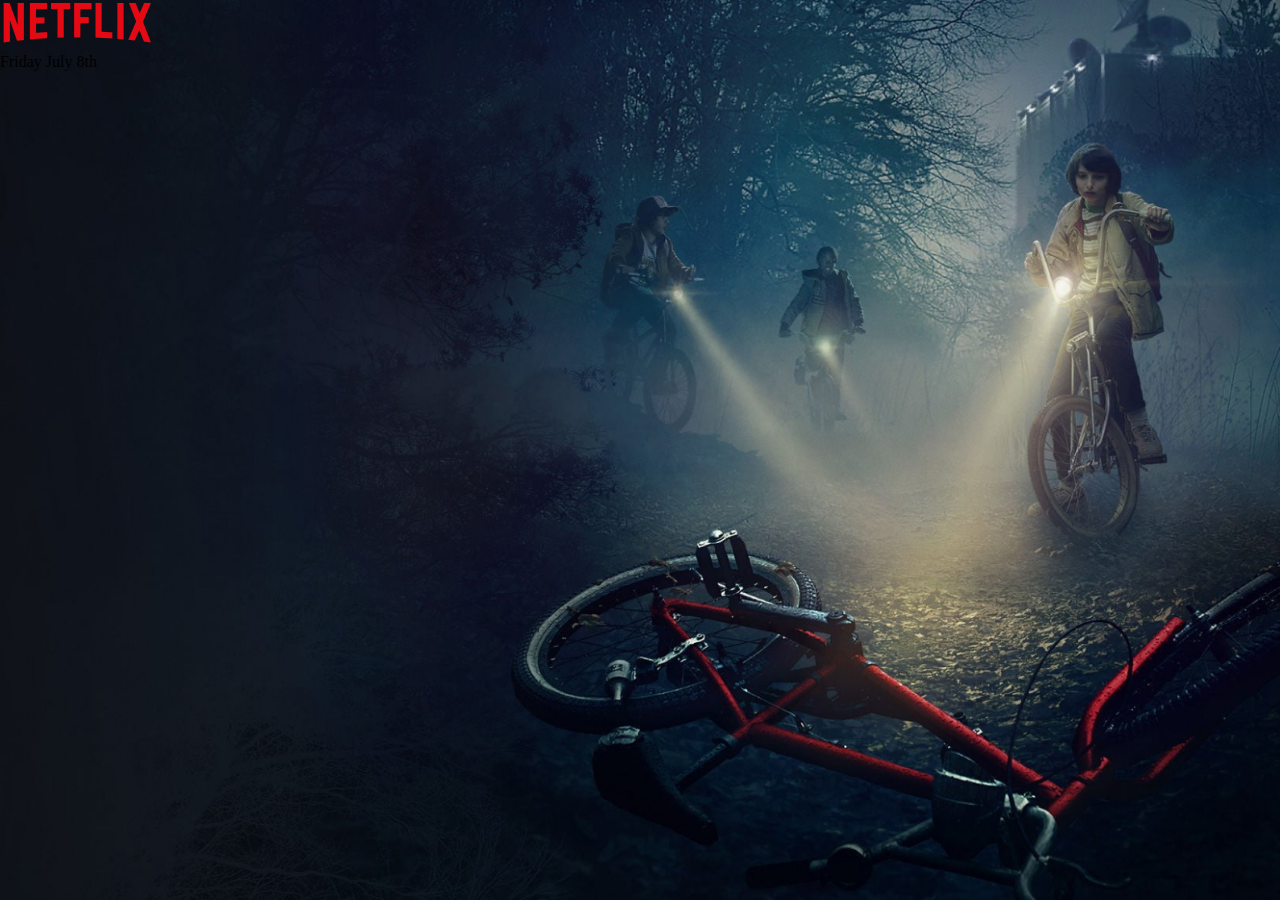
==== Netflix_site/index.html @ 9c775a9f "the entire first page has been laid out" ====
<!DOCTYPE html>
<html lang="en">
<head>
    <meta charset="UTF-8">
    <meta name="viewport" content="width=device-width, initial-scale=1.0">
    <title>Document</title>
    <link rel="stylesheet" href="styles.css">
</head>
<body>

    <div class="wrapper">
        <section class="header">
            <div class="header_bloc_logo">
                <img src="img/netflix-logo-png-2562 1.png" alt="netflix logo" class="header_bloc_logo_netflix">  
                <div class="header_bloc_logo_text">Friday July 8th</div>
            </div>
            <div class="header_bloc_profil">

            </div>
        </section>
    </div>


    <h1></h1>

    <!-- <script src="index.js"></script> -->
</body>
</html>
---- Netflix_site/styles.css ----
*,
*:before,
*:after {
    margin : 0;
    padding : 0;
    border: 0;
    box-sizing: border-box;
}
html,
body{
    /* height: 100%; */
    margin : 0;
    padding : 0;
}

body {
    background: url(img/Rectangle\ 1.jpg) no-repeat center top fixed;
    -webkit-background-size: cover;
    -moz-background-size: cover;
    -o-background-size: cover;
     background-size: cover;
     z-index: 1000;
}
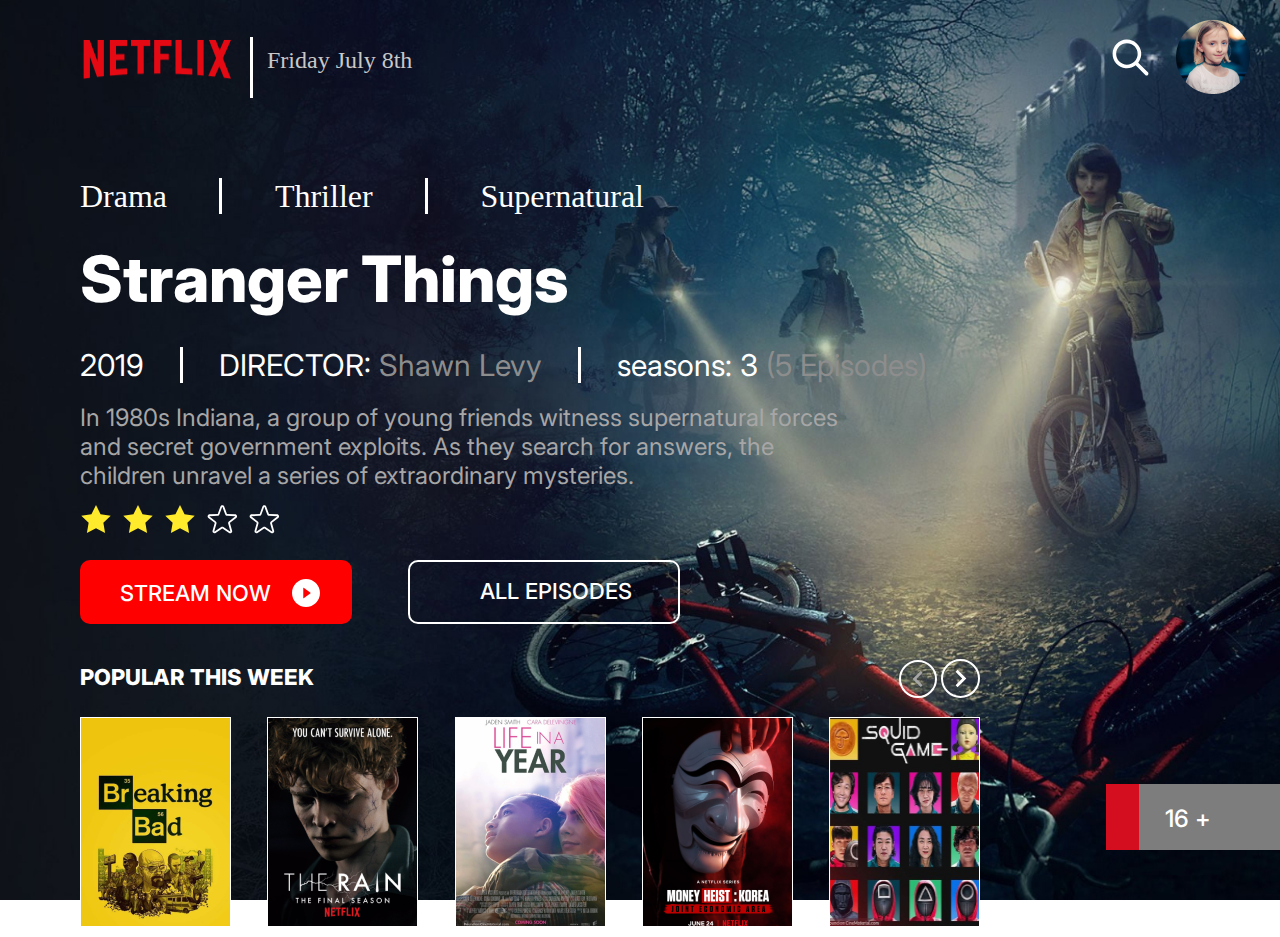
==== commit babe7a5d: "laid out 3 blocks" ====
--- a/Netflix_site/index.html
+++ b/Netflix_site/index.html
@@ -5,23 +5,93 @@
     <meta name="viewport" content="width=device-width, initial-scale=1.0">
     <title>Document</title>
     <link rel="stylesheet" href="styles.css">
+    <link rel="preconnect" href="https://fonts.googleapis.com">
+    <link rel="preconnect" href="https://fonts.gstatic.com" crossorigin>
+    <link href="https://fonts.googleapis.com/css2?family=Inter:wght@300;400;500;600;700;800&display=swap" rel="stylesheet">
 </head>
-<body>
+
+<body class="body_bg">
 
     <div class="wrapper">
+        <!-- header -->
         <section class="header">
             <div class="header_bloc_logo">
-                <img src="img/netflix-logo-png-2562 1.png" alt="netflix logo" class="header_bloc_logo_netflix">  
+                <img src="img/netflix-logo-png-2562 1.png" alt="netflix logo" class="header_bloc_logo_netflix">
+                <span class="border_left"></span>  
                 <div class="header_bloc_logo_text">Friday July 8th</div>
             </div>
             <div class="header_bloc_profil">
-
+                <img src="img/fe_search.svg" alt="" class="header_bloc_profil_search">
+                <img src="img/Ellipse 2.png" alt="" class="header_bloc_profil_icons">
             </div>
         </section>
-    </div>
+
+        <!-- text_bloc -->
+        <section class="text_bloc">
+            <ul class="bloc_genre">
+                <li>Drama</li>
+                <li><span class="border_left"></span></li>
+                <li>Thriller</span></li>
+                <li><span class="border_left"></span></li>
+                <li>Supernatural</span></li>
+            </ul>
+            <div class="text_bloc_filmName">Stranger Things</div>
+            <ul class="text_bloc_filmInfo">
+                <li>2019</li>
+                <li><span class="border_left"></span></li>
+                <li>DIRECTOR: <span class="text_bloc_filmInfo_grey">Shawn Levy</span></li>
+                <li><span class="border_left"></span></li> 
+                <li>seasons: 3 <span class="text_bloc_filmInfo_grey">(5 Episodes)</span></li>
+            </ul>
+            <div class="text_bloc_mainText">
+                In 1980s Indiana, a group of young friends witness supernatural forces and secret government exploits. As they search for answers, the children unravel a series of extraordinary mysteries.
+            </div>
+        </section>
+
+        <!-- stars_bloc -->
+        <section class="stars_bloc">
+            <img src="img/carbon_star-filled.svg" alt="star" class="stars_bloc_star">
+            <img src="img/carbon_star-filled.svg" alt="star" class="stars_bloc_star">
+            <img src="img/carbon_star-filled.svg" alt="star" class="stars_bloc_star">
+            <img src="img/clarity_star-line.svg" alt="star" class="stars_bloc_star">
+            <img src="img/clarity_star-line.svg" alt="star" class="stars_bloc_star">
+        </section>
+
+        <!-- button_bloc -->
+        <div class="button_bloc">
+            <div class="button button_bloc_redButton">
+                <div class="button_bloc_redButton_text">STREAM NOW</div>
+                <img src="img/ant-design_play-circle-filled.svg" alt="" class="button_bloc_redButton_icon">
+            </div>
+            <div class="button button_bloc_button">ALL EPISODES</div>
+        </div>
+
+        <!-- popular_bloc" -->
+        <div class="popular_bloc">
+            <div class="text">POPULAR THIS WEEK</div>
+            <div class="popular_bloc_button">
+                <img src="img/ibaseline-navigate-next.svg" alt="" class="popular_bloc_button_icon">
+                <img src="img/ic_baseline-navigate-next.svg" alt="" class="popular_bloc_button_icon">
+            </div>
+        </div>
+
+        <div class="morFilms_bloc">
+            <img src="img/Rectangle 6.png" alt="" class="morFilms_bloc_carts">
+            <img src="img/Rectangle 7.png" alt="" class="morFilms_bloc_carts">
+            <img src="img/Rectangle 8.png" alt="" class="morFilms_bloc_carts">
+            <img src="img/Rectangle 9.png" alt="" class="morFilms_bloc_carts">
+            <img src="img/Rectangle 11.png" alt="" class="morFilms_bloc_carts">
+        </div>
+
+        <div class="age_bloc">
+            <div class="age_bloc_red"></div>
+            <div class="age_bloc_grey">
+                <div class="age_bloc_gren_age">16 +</div>
+            </div>
+        </div>
 
 
-    <h1></h1>
+    </div>
 
     <!-- <script src="index.js"></script> -->
 </body>
--- a/Netflix_site/styles.css
+++ b/Netflix_site/styles.css
@@ -13,11 +13,205 @@
     padding : 0;
 }
 
-body {
+.body_bg {
     background: url(img/Rectangle\ 1.jpg) no-repeat center top fixed;
     -webkit-background-size: cover;
     -moz-background-size: cover;
     -o-background-size: cover;
-     background-size: cover;
-     z-index: 1000;
+    background-size: cover;
+    z-index: 1000;
+    padding: 20px 30px 10px 80px;   
+}
+.header {
+    display: flex;
+    flex-direction: row;
+    justify-content: space-between;    
+}
+.header_bloc_logo {
+    display: flex;
+    flex-direction: row;
+    justify-content: space-between; 
+    align-content: center;
+    padding: 17px 0 0 0;
+    width: 400px;
+}
+.header_bloc_logo_netflix {
+    width: 156px;
+    height: 48.326px;
+}
+.header_bloc_logo_text {
+    font-family: Kyiv*Type Titling;
+    font-style: normal;
+    font-weight: 500;
+    margin-top: 10px;
+    color: #C8C8C8;
+    font-size: 24px;
+    width: 213px;
+    height: 44px;
+}
+.header_bloc_profil_search {
+    margin: 0px 20px 15px 0px;
+}
+
+.text_bloc {
+    margin-top: 80px;
+}
+.bloc_genre {
+    display: flex;
+    flex-direction: row;
+    justify-content: space-between;
+    font-size: 32px;
+    width: 564px;
+}
+.border_left {
+    border-left: 3px solid #ffffff;
+}
+.text_bloc_filmName {
+    color: #FFF;
+    font-family: Inter;
+    font-size: 64px;
+    font-style: normal;
+    font-weight: 800;
+    margin: 25px 0 30px 0; 
+}
+li {
+    color: #ffffff;
+    list-style-type: none;  
+}
+
+.text_bloc_filmInfo {
+    display: flex;
+    flex-direction: row;
+    justify-content: space-between;
+    width: 847px;
+    color: #FFF;
+}
+.text_bloc_filmInfo {
+    margin: 20px 0 8px 0;
+    color: #FFF;
+    font-family: Inter;
+    font-size: 30px;
+}
+.text_bloc_filmInfo_grey {
+    color: #8d8d8d;
+}
+.text_bloc_mainText {
+    width: 765px;
+    height: 100px;
+    color: #A7A6A6;
+    font-family: Inter;
+    font-size: 24px;
+    font-style: normal;
+    font-weight: 400;
+    margin-top: 20px;
+}
+
+.stars_bloc {
+    display: flex;
+    flex-direction: row;
+    justify-content: space-between;
+    width: 200px; 
+}
+.stars_bloc_star {
+    width: 32px;
+    height: 32px;
+}
+
+.button_bloc {
+    display: flex;
+    flex-direction: row;
+    justify-content: space-between;
+    width: 600px;
+    margin-top: 25px;
+}
+.button {
+    width: 272px;
+    height: 64px;
+    border-radius:10px;
+    font-style: normal;
+    font-weight: 500;
+}
+.button_bloc_redButton {
+    display: flex;
+    flex-direction: row;
+    justify-content: space-between;
+    align-content: center;
+    background: red;
+    padding: 0px 30px 0px 40px;
+}
+.button_bloc_redButton_text {
+    color: #FFF;
+    font-family: Inter;
+    font-size: 22px;
+    margin-top: 20px;
+}
+.button_bloc_redButton_icon {
+    width: 32px;
+    height: 32px;
+    margin-top: 17px;
+}
+.button_bloc_button {
+    color: #FFF;
+    font-family: Inter;
+    font-size: 22px;
+    border: 2px solid rgb(255, 255, 255);
+    padding: 16px 30px 0px 70px;
+}
+
+.popular_bloc {
+    display: flex;
+    flex-direction: row;
+    justify-content: space-between;
+    width: 530px;
+}
+.text {
+    color: #FFF;
+    font-family: Inter;
+    font-style: normal;
+    font-weight: 800;
+    font-size: 22px;
+    margin-top: 25px;
+}
+.popular_bloc_button {
+    /* margin-top: 15px; */
+    padding-top: 20px;
+}
+.popular_bloc_button_icon{
+    border: 2px solid rgb(255, 255, 255);
+    border-radius: 50%;
+}
+.morFilms_bloc, .popular_bloc {
+    display: flex;
+    flex-direction: row;
+    justify-content: space-between;
+    width: 900px;
+    margin-top: 15px;
+}
+.morFilms_bloc_carts {
+    width: 151px;
+    height: 210px;
+}
+
+.age_bloc {
+    display: flex;
+    flex-direction: row;
+    position: absolute;
+    bottom:50px;
+    right:50px;
+    right: 0px;
+    width: 174px;
+    background: #7d7d7d;  
+}
+.age_bloc_red {
+    width: 33px;
+    height: 66px;
+    background: #D40D1F;
+}
+.age_bloc_gren_age {
+    color: #FFF;
+    font-family: Inter;
+    font-size: 24px;
+    font-style: normal;
+    font-weight: 500;
+    margin: 20px 0 0 26px;   
 }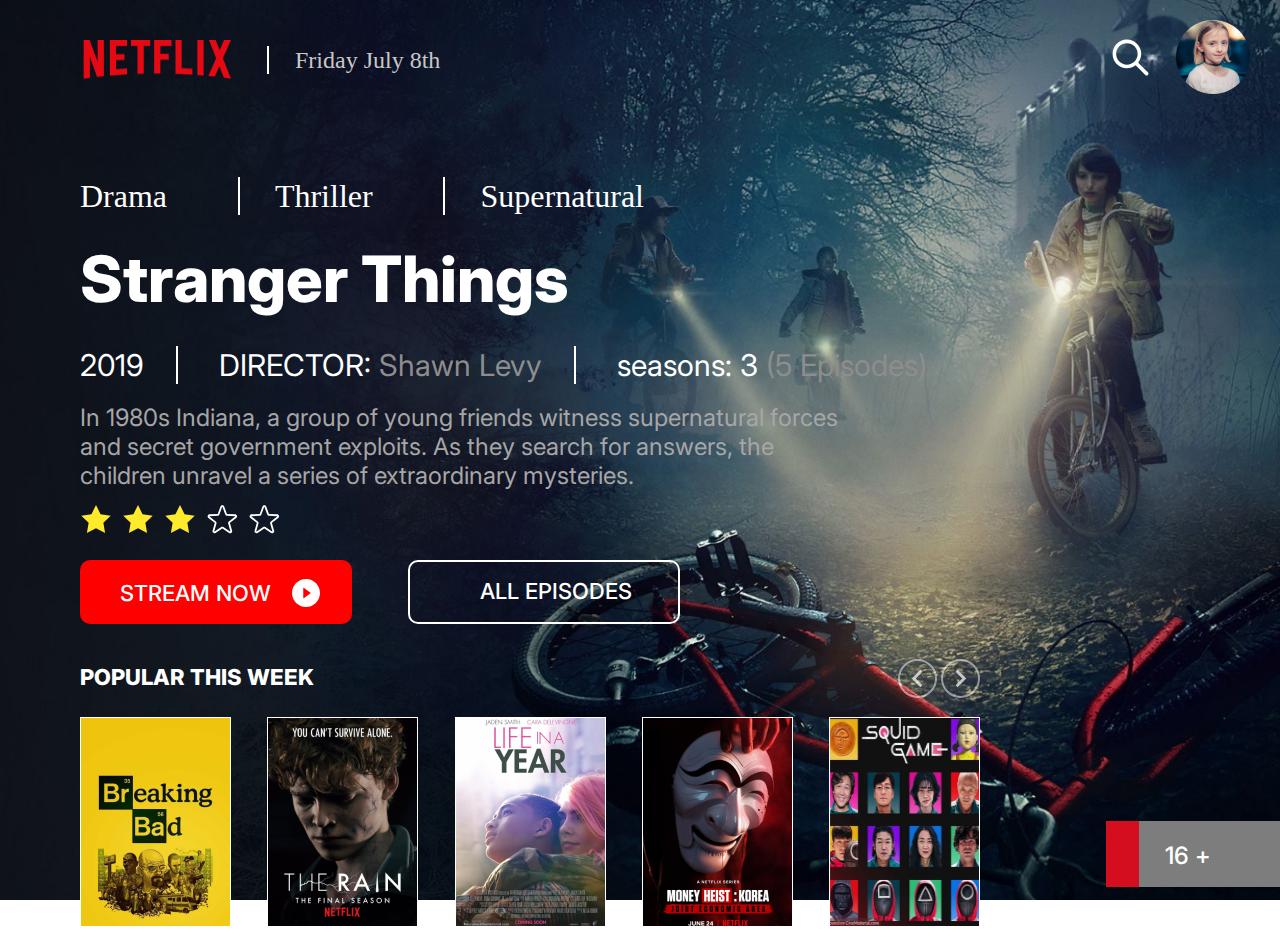
==== commit 7f2cfe6d: "made changes using: 1) ::before for text 2):hover for buttons" ====
--- a/Netflix_site/index.html
+++ b/Netflix_site/index.html
@@ -17,7 +17,6 @@
         <section class="header">
             <div class="header_bloc_logo">
                 <img src="img/netflix-logo-png-2562 1.png" alt="netflix logo" class="header_bloc_logo_netflix">
-                <span class="border_left"></span>  
                 <div class="header_bloc_logo_text">Friday July 8th</div>
             </div>
             <div class="header_bloc_profil">
@@ -30,10 +29,8 @@
         <section class="text_bloc">
             <ul class="bloc_genre">
                 <li>Drama</li>
-                <li><span class="border_left"></span></li>
-                <li>Thriller</span></li>
-                <li><span class="border_left"></span></li>
-                <li>Supernatural</span></li>
+                <li class="border_category">Thriller</span></li>
+                <li class="border_category">Supernatural</span></li>
             </ul>
             <div class="text_bloc_filmName">Stranger Things</div>
             <ul class="text_bloc_filmInfo">
@@ -70,7 +67,7 @@
         <div class="popular_bloc">
             <div class="text">POPULAR THIS WEEK</div>
             <div class="popular_bloc_button">
-                <img src="img/ibaseline-navigate-next.svg" alt="" class="popular_bloc_button_icon">
+                <img src="img/ic_baseline-navigate-next.svg" alt="" class="popular_bloc_button_icon rotated_btn">
                 <img src="img/ic_baseline-navigate-next.svg" alt="" class="popular_bloc_button_icon">
             </div>
         </div>
--- a/Netflix_site/styles.css
+++ b/Netflix_site/styles.css
@@ -19,6 +19,7 @@
     -moz-background-size: cover;
     -o-background-size: cover;
     background-size: cover;
+    position: relative;
     z-index: 1000;
     padding: 20px 30px 10px 80px;   
 }
@@ -63,8 +64,21 @@
     font-size: 32px;
     width: 564px;
 }
-.border_left {
-    border-left: 3px solid #ffffff;
+.header_bloc_logo_text::before {
+    /* color:#FFF; */
+    content: "";
+    border: 1px solid #FFF;
+    margin-right: 26px;
+}
+.border_category::before {
+    content: "";
+    border: 1px solid #FFF;
+    margin-right: 35px;
+}
+.border_left::before {
+    content: "";
+    border: 1px solid #FFF;
+    margin-right: 10px;
 }
 .text_bloc_filmName {
     color: #FFF;
@@ -177,8 +191,17 @@
     padding-top: 20px;
 }
 .popular_bloc_button_icon{
+    border: 2px solid rgba(255, 255, 255, 0.7);
+    border-radius: 50%;
+    opacity: .7;
+}
+.rotated_btn {
+    transform: rotate(180deg); 
+}
+.popular_bloc_button_icon:hover {
     border: 2px solid rgb(255, 255, 255);
-    border-radius: 50%;
+    opacity: 1;
+
 }
 .morFilms_bloc, .popular_bloc {
     display: flex;
